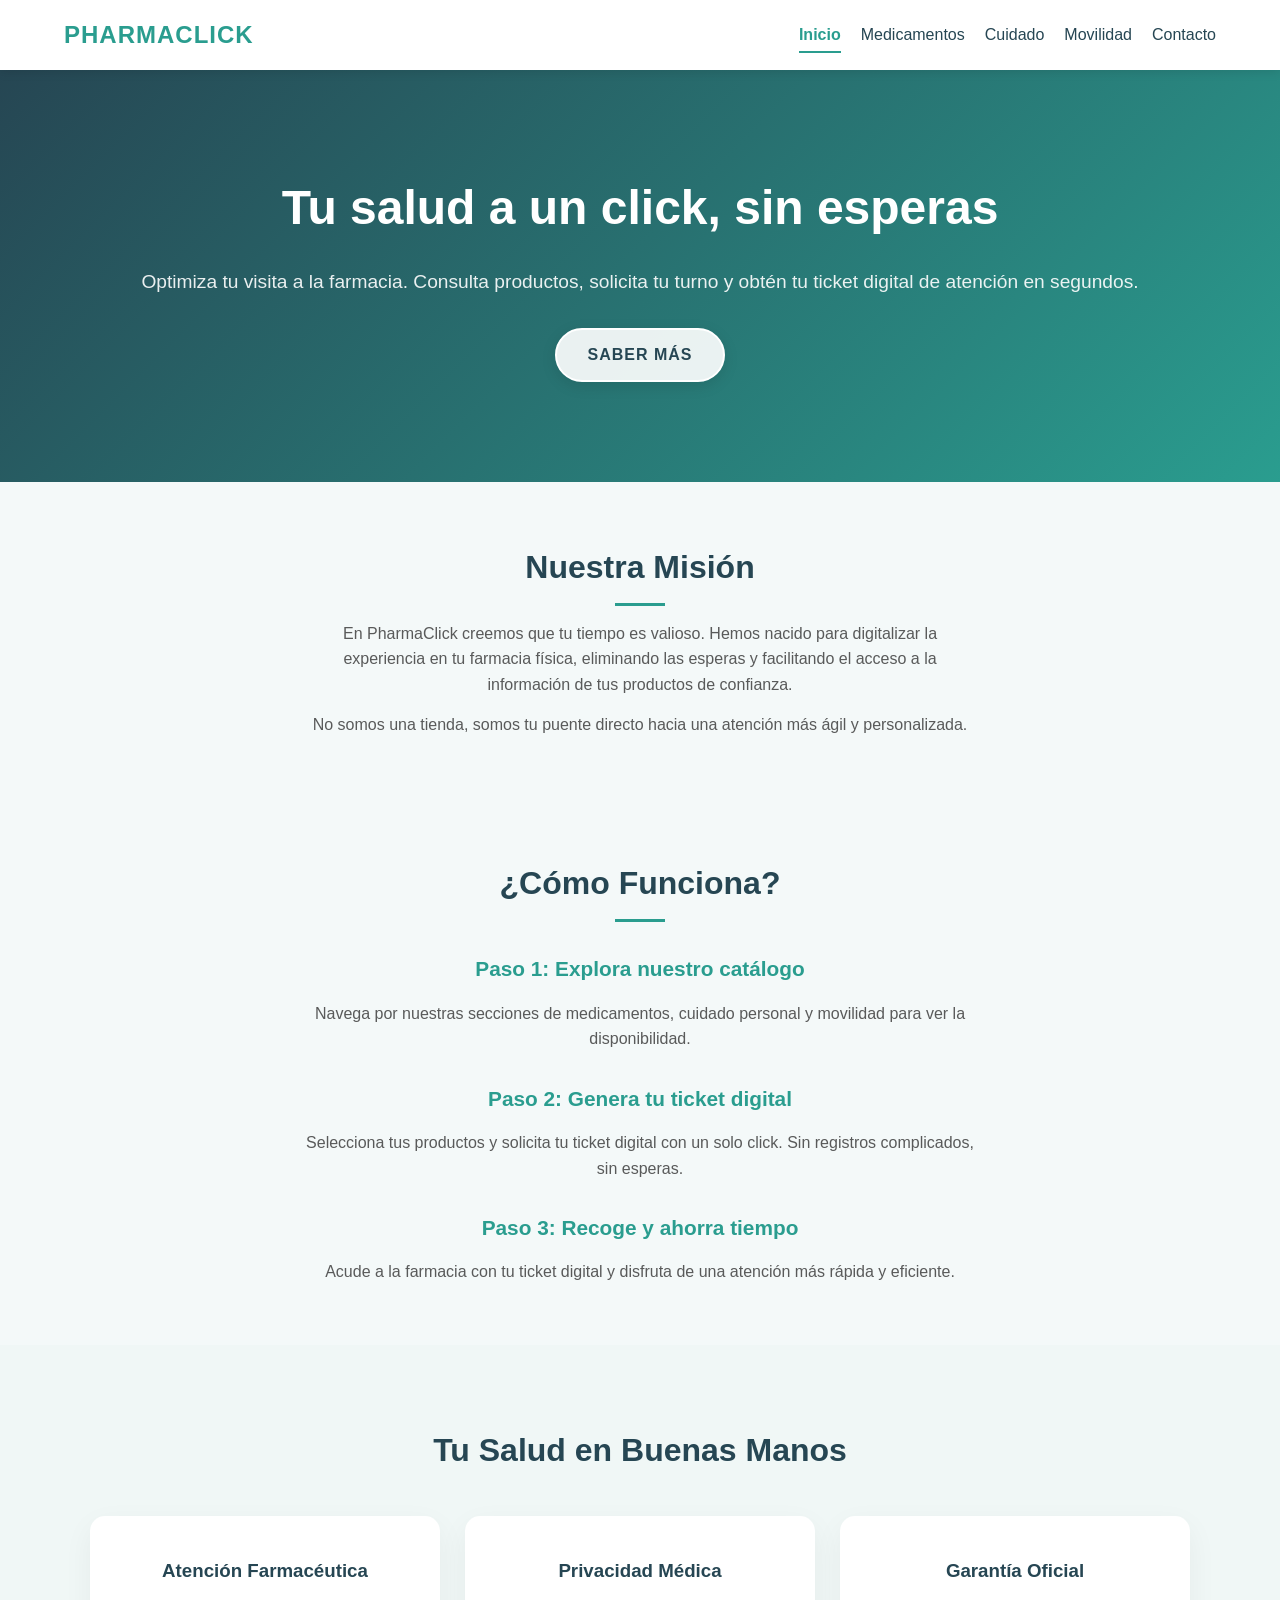
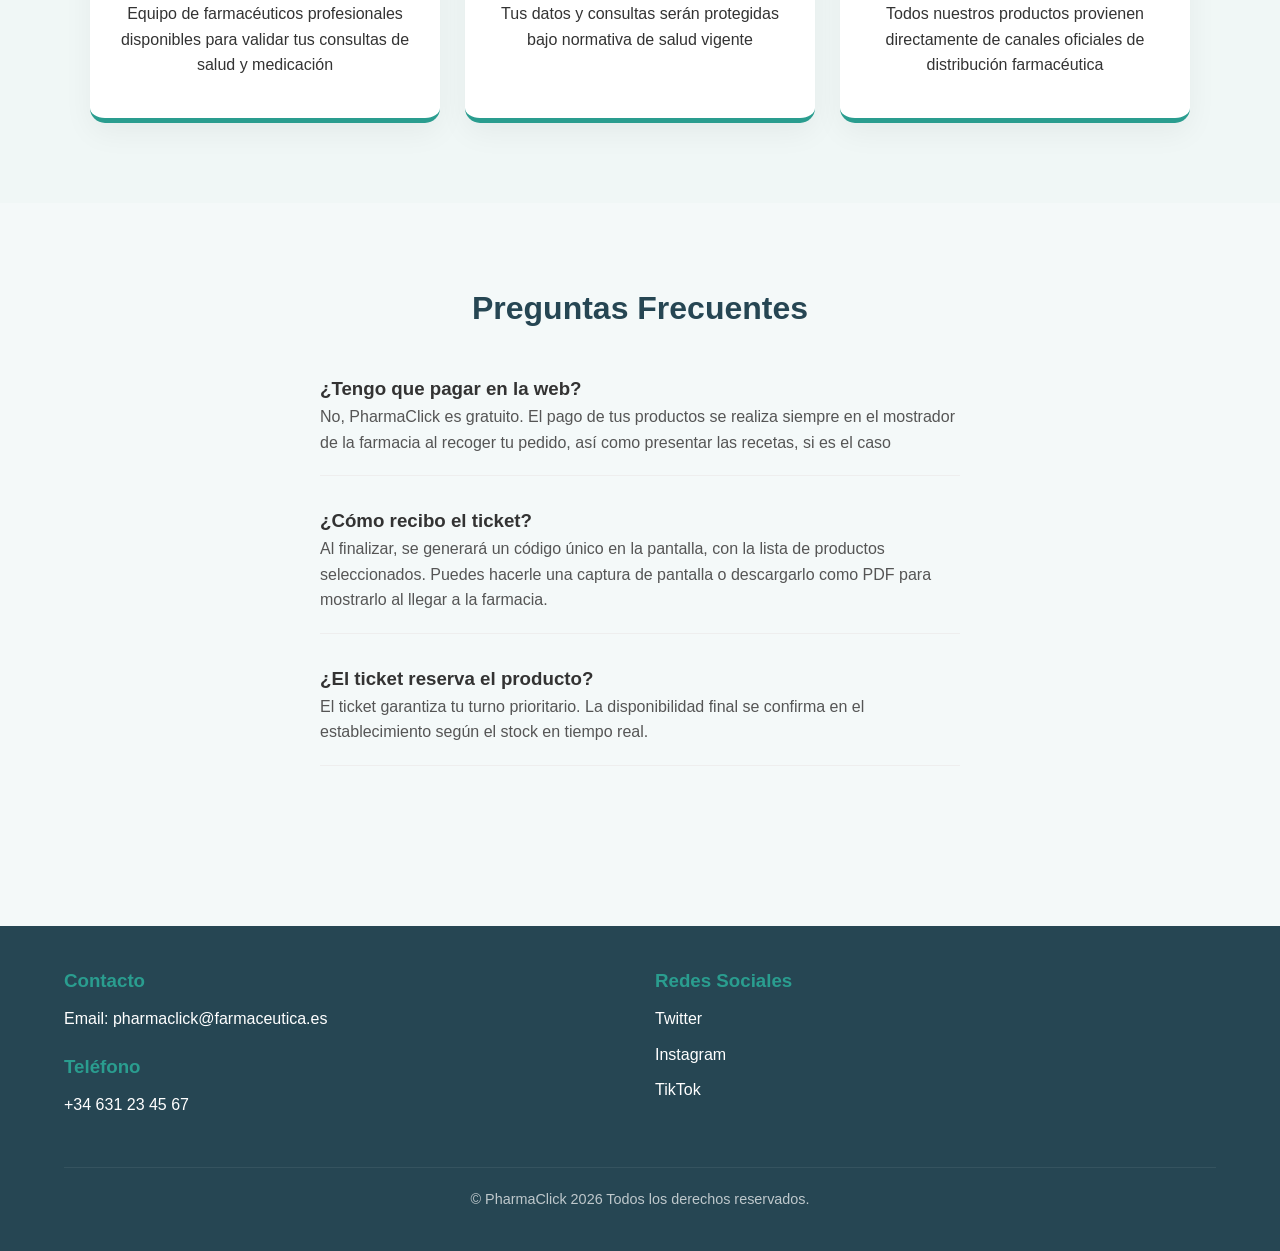
==== index.html @ 44ee5b8c "Primer commit" ====
<!DOCTYPE html>
<html lang="es">
  <head>
    <meta charset="UTF-8">
    <meta name="viewport" content="width=device-width, initial-scale=1.0">  <!--para que sea responsive-->

    <title>PharmaClick | Tu Salud Sin Esperas</title>

    <meta name="description" content="PharmaClick: tu farmacia online de confianza evita colas largas en tu farmacia"> <!--SEO-->
    <meta name="keywords" content="farmacia, salud">
    <meta name="author" content="Afia Zafar">

    <base href="./"> <!--es la base de las URL, que es la carpeta donde esta todo-->
    <link rel="icon" type="image/png" href="images/PharmaClick-logo.png">
    <link rel="stylesheet" href="CSS/reset.css">
    <link rel="stylesheet" href="CSS/styles.css">
  </head>

<body>
    <header role="banner">
        <div class="logo">
            <a href="index.html">PharmaClick</a>
        </div>
        
        <nav role="navigation" aria-label="Menú principal">
            <ul>
                <li><a href="index.html" class="active">Inicio</a></li>
                <li><a href="medicamentos.html">Medicamentos</a></li>
                <li><a href="cuidado.html">Cuidado</a></li>
                <li><a href="movilidad.html">Movilidad</a></li>
                <li><a href="contacto.html">Contacto</a></li>
            </ul>
        </nav>
    </header>

    <main role="main" id="main-content">
        
        <section class="hero" aria-labelledby="hero-title">
            <h1 id="hero-title">Tu salud a un click, sin esperas</h1>
            <p>Optimiza tu visita a la farmacia. Consulta productos, solicita tu turno y obtén tu ticket digital de atención en segundos.</p>
            <a href="#mision" class="btn-cta">Saber más</a>        
        </section>

        <section id="mision" aria-label="Información relevante">
            <h2>Nuestra Misión</h2>
            <p>En PharmaClick creemos que tu tiempo es valioso. Hemos nacido para digitalizar la experiencia en tu farmacia física, eliminando las esperas y facilitando el acceso a la información de tus productos de confianza.</p>
            <p>No somos una tienda, somos tu puente directo hacia una atención más ágil y personalizada.</p>
        </section>

        <section id="funcion" aria-label="Como funciona">
            <h2>¿Cómo Funciona?</h2>
            <ol>
                <li>
                    <strong>Paso 1: Explora nuestro catálogo</strong>
                    <p>Navega por nuestras secciones de medicamentos, cuidado personal y movilidad para ver la disponibilidad.</p>

                </li>
                <li>
                    <strong>Paso 2: Genera tu ticket digital</strong>
                    <p>Selecciona tus productos y solicita tu ticket digital con un solo click. Sin registros complicados, sin esperas.</p>
                </li>
                <li>
                    <strong>Paso 3: Recoge y ahorra tiempo</strong>
                    <p>Acude a la farmacia con tu ticket digital y disfruta de una atención más rápida y eficiente.</p>
                </li>
            </ol>
        </section>

        <section id="confianza" aria-label="confianza">
            <h2 id="confianza-titulo">Tu Salud en Buenas Manos</h2>
            <div class="confianza-grid">
                <article class="confianza-card">
                    <h3>Atención Farmacéutica</h3>
                    <p>Equipo de farmacéuticos profesionales disponibles para validar tus consultas de salud y medicación</p>
                </article>

                <article class="confianza-card">
                    <h3>Privacidad Médica</h3>
                    <p>Tus datos y consultas serán protegidas bajo normativa de salud vigente</p>
                </article>

                <article class="confianza-card">
                    <h3>Garantía Oficial</h3>
                    <p>Todos nuestros productos provienen directamente de canales oficiales de distribución farmacéutica</p>
                </article>
            </div>
        </section>

        <section id="faq" aria-label="faq">
            <h2 id="faq-titulo">Preguntas Frecuentes</h2>
            <div class="faq-container">
                <div class="faq-item">
                    <h3>¿Tengo que pagar en la web?</h3>
                    <p>No, PharmaClick es gratuito. El pago de tus productos se realiza siempre en el mostrador de la farmacia al recoger tu pedido, así como presentar las recetas, si es el caso</p>
                </div>

                <div class="faq-item">
                    <h3>¿Cómo recibo el ticket?</h3>
                    <p>Al finalizar, se generará un código único en la pantalla, con la lista de productos seleccionados. Puedes hacerle una captura de pantalla o descargarlo como PDF para mostrarlo al llegar a la farmacia.</p>
                </div>

                <div class="faq-item">
                    <h3>¿El ticket reserva el producto?</h3>
                    <p>El ticket garantiza tu turno prioritario. La disponibilidad final se confirma en el establecimiento según el stock en tiempo real.</p>
                </div>
            </div>
        </section>

    </main>

    <footer role="contentinfo">
        <div class="footer-grid">
            <section>
                <h3>Contacto</h3>
                <p>Email: pharmaclick@farmaceutica.es</p>

                <h3>Teléfono</h3>
                <p>+34 631 23 45 67</p>
            </section>
            <section>
                <h3>Redes Sociales</h3>
                <a href="https://twitter.com/..." aria-label="Twitter">Twitter</a>
                <a href="https://www.instagram.com/?hl=es" aria-label="Instagram">Instagram</a>
                <a href="https://www.tiktok.com/es-419/" aria-label="TikTok">TikTok</a>                
            </section>
        </div>
        <p class="copyright">&copy; PharmaClick 2026 Todos los derechos reservados.</p>
    </footer>

</body>
</html>
---- CSS/styles.css ----
:root {
    --primary: #2a9d8f;      /* Verde */
    --secondary: #264653;    /* Azul oscuro */
    --golden: #e9c46a;       /* Dorado suave */
    --light: #f4f9f9;        /* Fondo claro */
    --dark: #333;
    --white: #ffffff;
}

* {
    margin: 0;
    padding: 0;
    box-sizing: border-box;
}

body {
    font-family: 'Segoe UI', Tahoma, Geneva, Verdana, sans-serif;
    line-height: 1.6;
    color: var(--dark);
    background-color: var(--light);
}

/*HEADER Y NAVEGACION*/
header {
    background-color: var(--white);
    display: flex;
    justify-content: space-between;
    align-items: center;
    padding: 1rem 5%;
    box-shadow: 0 2px 10px rgba(0,0,0,0.1);
    position: sticky;   /*para que el nav siempre esté arriba*/
    top: 0;
    z-index: 1000;
}

/*nombre del logo*/
.logo a {
    font-size: 1.5rem;
    font-weight: bold;
    color: var(--primary);
    text-decoration: none;
    text-transform: uppercase;
    letter-spacing: 1px;
}

/*menu*/
nav ul {
    display: flex;
    list-style: none;
}

nav ul li {
    margin-left: 20px;
}

nav ul li a {
    text-decoration: none;
    color: var(--secondary);
    font-weight: 500;
    padding: 8px 0; /*epacio arriba y abajo del texto*/
    transition: color 0.3s;
    border-bottom: 2px solid transparent; /*línea por defecto */
}

nav ul li a:hover {
    color: var(--primary);
    border-bottom: 2px solid var(--primary); /*linea*/
}

nav ul li a.active {
    color: var(--primary);
    border-bottom: 2px solid var(--primary); /* Aquí aparece la línea */
    font-weight: bold;
}

/*PARTE PRINCIPAL*/
.hero {
    background: linear-gradient(135deg, var(--secondary) 0%, var(--primary) 100%);
    color: var(--white);
    padding: 100px 5%;
    text-align: center;
}

.hero h1 {
    font-size: 3rem;
    margin-bottom: 20px;
}

.hero p {
    font-size: 1.2rem;
    margin-bottom: 30px;
    opacity: 0.9;
}

.btn-cta {
    display: inline-block;
    background-color: rgba(255, 255, 255, 0.9);
    color: var(--secondary);
    padding: 12px 30px;
    text-decoration: none;
    border-radius: 50px;
    font-weight: bold;
    font-size: 1rem;
    text-transform: uppercase; 
    letter-spacing: 1px;
    border: 2px solid var(--white);
    transition: all 0.4s ease;
    box-shadow: 0 4px 15px rgba(0, 0, 0, 0.1);
}

.btn-cta:hover {
    background-color: transparent; 
    color: var(--white); 
    transform: scale(1.05);   
    box-shadow: 0 6px 20px rgba(255, 255, 255, 0.2);
}

/*INFO EXTRA*/
#mision , #funcion{
    padding: 60px 5%;
    max-width: 800px;
    margin: 0 auto;
    text-align: center;
}

#mision h2, #funcion h2 {
    color: var(--secondary);
    margin-bottom: 15px;
    font-size: 2rem;
}

/*LINEA BAJO TITULOS*/
#mision h2::after, #funcion h2::after {
    content: '';
    display: block;
    width: 50px;
    height: 3px;
    background-color: var(--primary);
    margin: 10px auto 0;
}

#mision p, #funcion ol p {
    font-size: 1rem;
    color: var(--dark);
    opacity: 0.8;
    margin-top: 15px;
}

#funcion ol {
    list-style: none; 
    padding: 0;
}

#funcion li {
    font-size: 1.3rem;
    color: var(--primary);
    margin-top: 30px;
    display: block;
}

/*SECCION DE CONFIANZA*/
#confianza {
    padding: 80px 5%;
    background-color: #f0f7f6;
    text-align: center;
}

.confianza-grid {
    display: grid;
    grid-template-columns: repeat(auto-fit, minmax(280px, 1fr));
    gap: 25px;
    margin-top: 40px;
    max-width: 1100px;
    margin-left: auto;
    margin-right: auto;
}

.confianza-card {
    background: var(--white);
    padding: 40px 25px;
    border-radius: 15px;
    box-shadow: 0 10px 30px rgba(0, 0, 0, 0.05);
    border-bottom: 5px solid var(--primary);
}

.confianza-card h3 {
    color: var(--secondary);
    margin-bottom: 15px;
}

/*SECCION FAQ*/
#faq {
    padding: 80px;
    max-width: 800px;
    margin: 0 auto;
}

.faq-container {
    margin-top: 40px;
    text-align: left;
}

.faq-item {
    margin-bottom: 30px;
    padding-bottom: 20px;
    border-bottom: 1px solid #eee;
}

.faq-item p {
    color: #555;
    line-height: 1.6;
}

/*TITULOS DE CONFIANZA Y FAQ*/
#confianza h2, #faq h2 {
    color: var(--secondary);
    font-size: 2rem;
    text-align: center;
}

/*FOOTER*/
footer {
    background-color: var(--secondary);
    color: var(--white);
    padding: 40px 5% 20px;
    margin-top: 50px;
}

.footer-grid {
    display: grid;
    grid-template-columns: repeat(auto-fit, minmax(200px, 1fr));
    gap: 30px;
    margin-bottom: 30px;
}

footer h3 {
    margin-bottom: 10px;
    color: var(--primary);
}

footer p {
    margin-bottom: 20px;
}

footer a {
    display: block;
    color: var(--white);
    text-decoration: none;
    margin-bottom: 10px;
}

.copyright {
    text-align: center;
    border-top: 1px solid rgba(255,255,255,0.1);
    padding-top: 20px;
    font-size: 0.9rem;
    opacity: 0.7;
}

/*PARA EL RESPONSIVE*/
@media (max-width: 768px) {
    header {
        flex-direction: column;
    }
    
    nav ul {
        margin-top: 15px;
    }
    
    nav ul li {
        margin: 0 10px;
    }
    
    .hero h1 {
        font-size: 2rem;
    }
}


/*-------------------------------------------------------------*/

/*MEDICAMENTOS, CUIDADO Y MOVILIDAD*/
.page-header {
    background: linear-gradient(to bottom, #f0f7f6 0%, var(--white) 100%);
    padding: 60px 5% 20px;
    text-align: center;
    border-bottom: 1px solid #eee;
    margin-bottom: 20px;
}

.page-header h1 {
    color: var(--secondary);
    font-size: 2.5rem;
    margin-bottom: 10px;
    font-weight: bold;
}

.page-header p {
    color: #666;
    max-width: 600px;
    margin: 0 auto;
}

.search-container {
    margin-top: 30px;
    display: flex;
    justify-content: center;
    max-width: 500px;
    margin-left: auto;
    margin-right: auto;
    box-shadow: 0 4px 15px rgba(0,0,0,0.05);
    border-radius: 50px;
    overflow: hidden; /* Para que las esquinas del input sigan la forma del contenedor */
}

.search-container input {
    flex: 1;
    padding: 15px 20px;
    border: 1px solid #ddd;
    border-right: none;
    outline: none;
    font-size: 1rem;
}

.btn-search {
    background-color: var(--primary);
    color: white;
    border: none;
    padding: 0 25px;
    cursor: pointer;
    font-weight: bold;
    transition: background 0.3s;
}

.btn-search:hover {
    background-color: var(--secondary);
}

.product-grid {
    display: grid;
    grid-template-columns: repeat(3, 1fr);  /*crea 3 columnas*/
    gap: 20px;
    padding: 40px;
    max-width: 1200px;
    margin: 0 auto;
}

.product-card {
    background-color: white;
    border-radius: 12px;
    padding: 20px;
    text-align: center;
    border: 1px solid #eee;

    display: flex;
    flex-direction: column;
    align-items: center;
    height: 100%;

}

.product-card:hover {
    transform: translateY(-5px);
    box-shadow: 0 8px 20px rgba(0, 0, 0, 0.1);
}

/*IMAGENES*/
.product-image img {
    max-width: 100%;
    height: 150px;
    object-fit: contain;
    margin-bottom: 15px;
}

.product-descr {
    font-size: 0.9rem;
    color: #666;
    margin-bottom: 15px;
    line-height: 1.4;

    flex-grow: 1;
}

.product-price {
    font-size: 1.25rem;
    color: var(--primary);
    margin-bottom: 20px;
}

.btn-add {
    background-color: var(--primary);
    color: white;
    border: none;
    padding: 12px;
    border-radius: 8px;
    font-weight: bold;
    cursor: pointer;
    transition: background 0.3s ease;

    letter-spacing: 0.5px;
    text-transform: uppercase;
    font-size: 0.8rem;
}

.btn-add:active {
    transform: scale(0.95);
}

.btn-add:hover {
    background-color: var(--secondary);
}

/* --- RESPONSIVE (Móvil y Tablet) --- */

/* En tablets: de 3 columnas pasamos a 2 */
@media (max-width: 950px) {
    .product-grid {
        grid-template-columns: repeat(2, 1fr);
    }
}

/* En móviles: 1 sola columna para que se vea grande */
@media (max-width: 600px) {
    .product-grid {
        grid-template-columns: 1fr;
        padding: 30px 20px;
    }
    
    .product-card:hover {
        /* En móvil mejor que no suba tanto para no tapar otros elementos */
        transform: translateY(-5px);
    }
}


/*-------------------------------------------------------------*/

/*CONTACTO*/
.contacto-container {
    padding: 40px 5%;
    max-width: 600px;
    margin: 0 auto;
}

.form-group {
    margin-bottom: 20px;
    text-align: left;
}

.form-group label {
    display: block;
    margin-bottom: 8px;
    font-weight: bold;
    color: var(--secondary);
}

.form-group input, .form-group textarea {
    width: 100%;
    padding: 12px;
    border: 1px solid #ddd;
    border-radius: 8px;
    font-family: inherit;
}
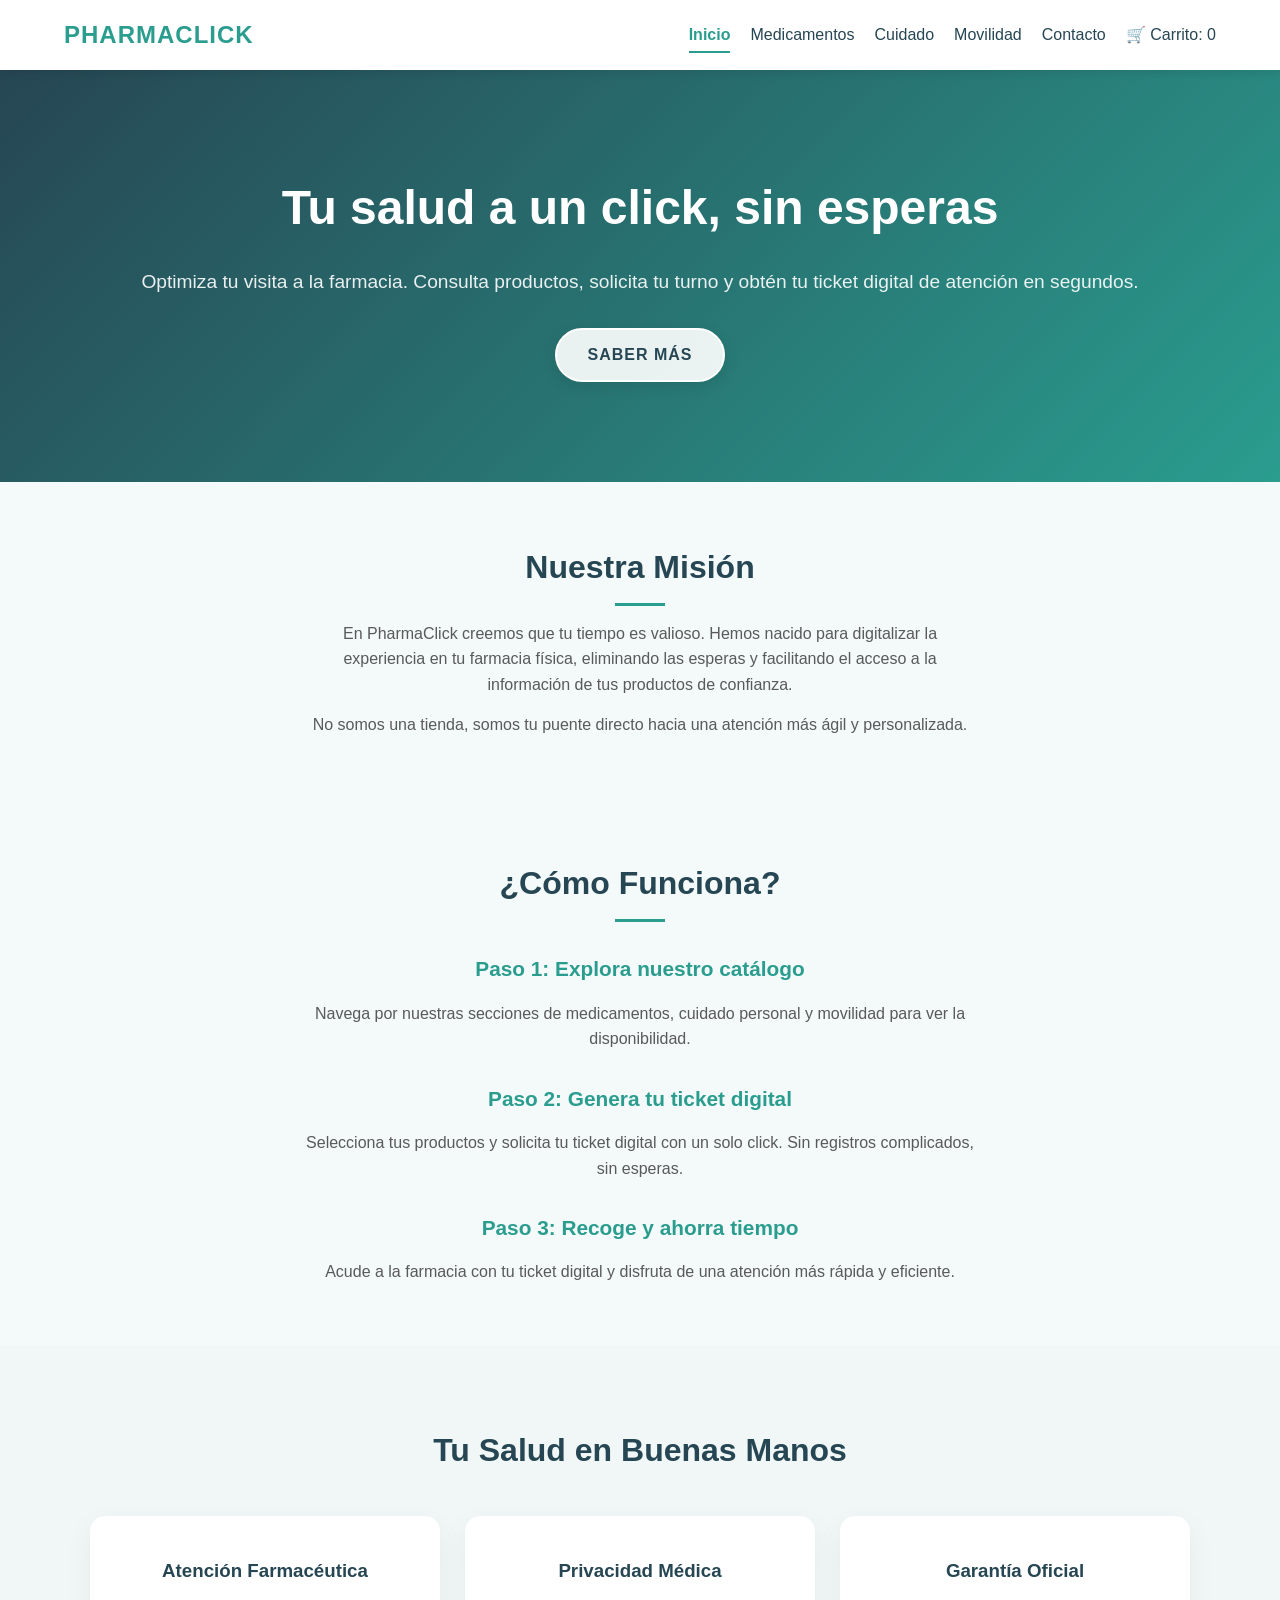
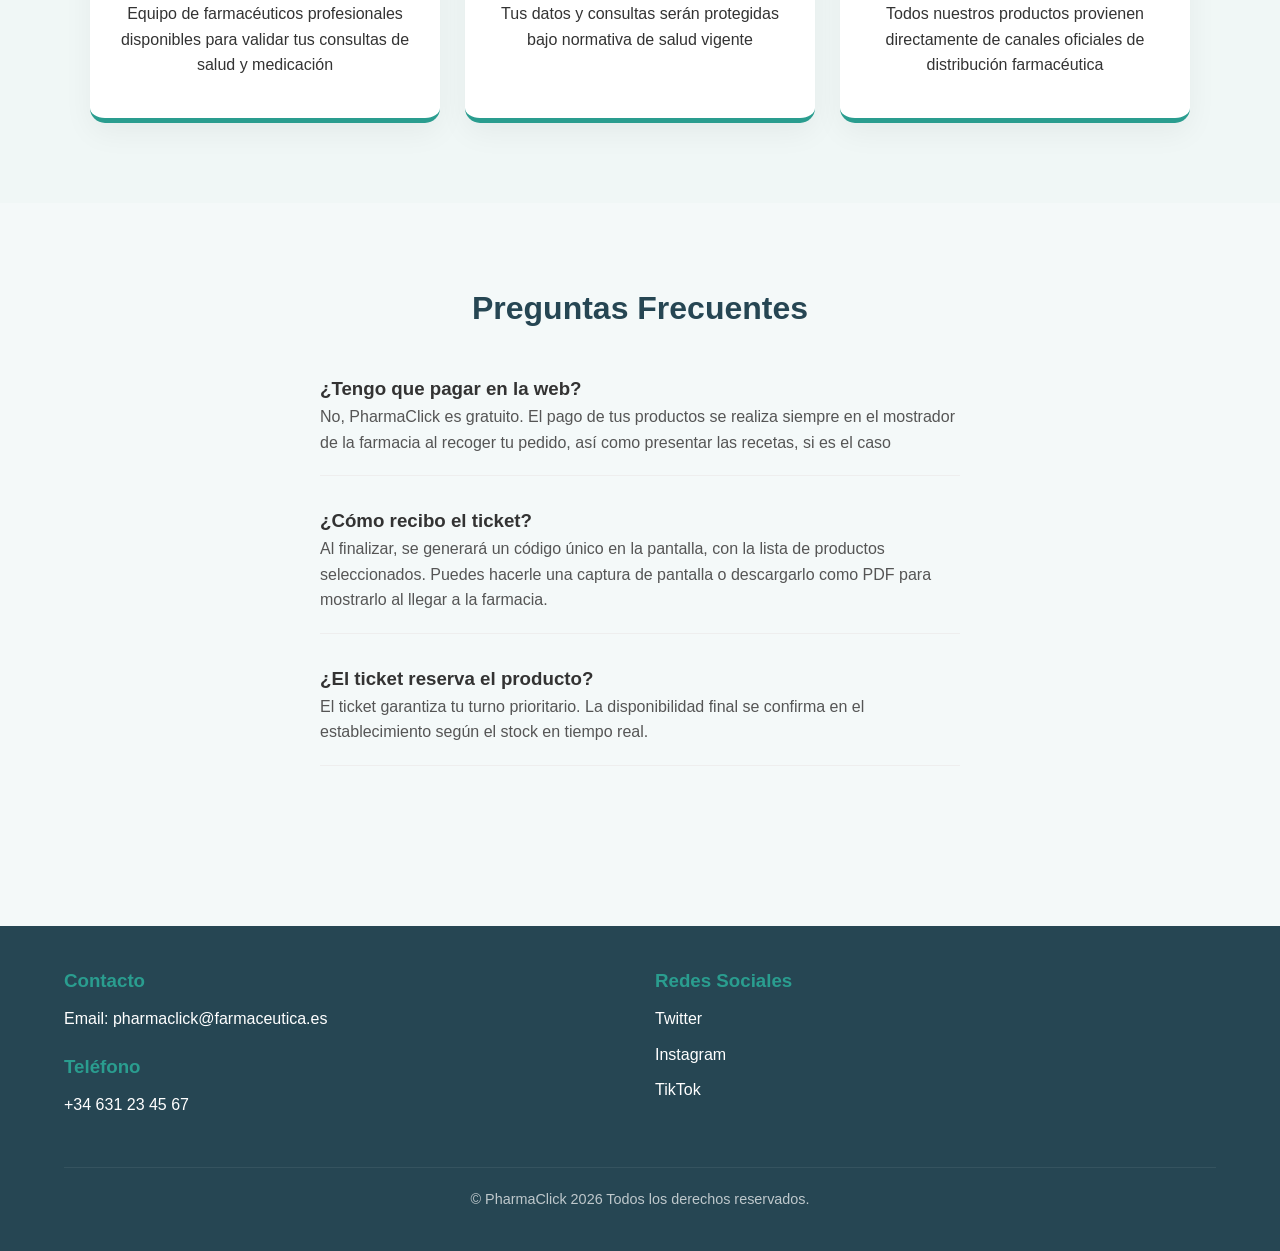
==== commit 82e1c6b0: "Segundo commit" ====
--- a/index.html
+++ b/index.html
@@ -29,6 +29,7 @@
                 <li><a href="cuidado.html">Cuidado</a></li>
                 <li><a href="movilidad.html">Movilidad</a></li>
                 <li><a href="contacto.html">Contacto</a></li>
+                <li><a href="ticket.html">🛒 Carrito: <span id="cart-count">0</span></a></li>
             </ul>
         </nav>
     </header>
@@ -127,6 +128,8 @@
         <p class="copyright">&copy; PharmaClick 2026 Todos los derechos reservados.</p>
     </footer>
 
+    <script src="JS/script.js"></script>
+
 </body>
 </html>
 
--- a/CSS/styles.css
+++ b/CSS/styles.css
@@ -1,3 +1,10 @@
+/*EFECTOS ANIMACION PARA Q DESLICE*/
+
+html {
+    scroll-behavior: smooth;
+}
+
+
 :root {
     --primary: #2a9d8f;      /* Verde */
     --secondary: #264653;    /* Azul oscuro */
@@ -395,7 +402,7 @@
     border-radius: 8px;
     font-weight: bold;
     cursor: pointer;
-    transition: background 0.3s ease;
+    transition: all 0.3s ease;
 
     letter-spacing: 0.5px;
     text-transform: uppercase;
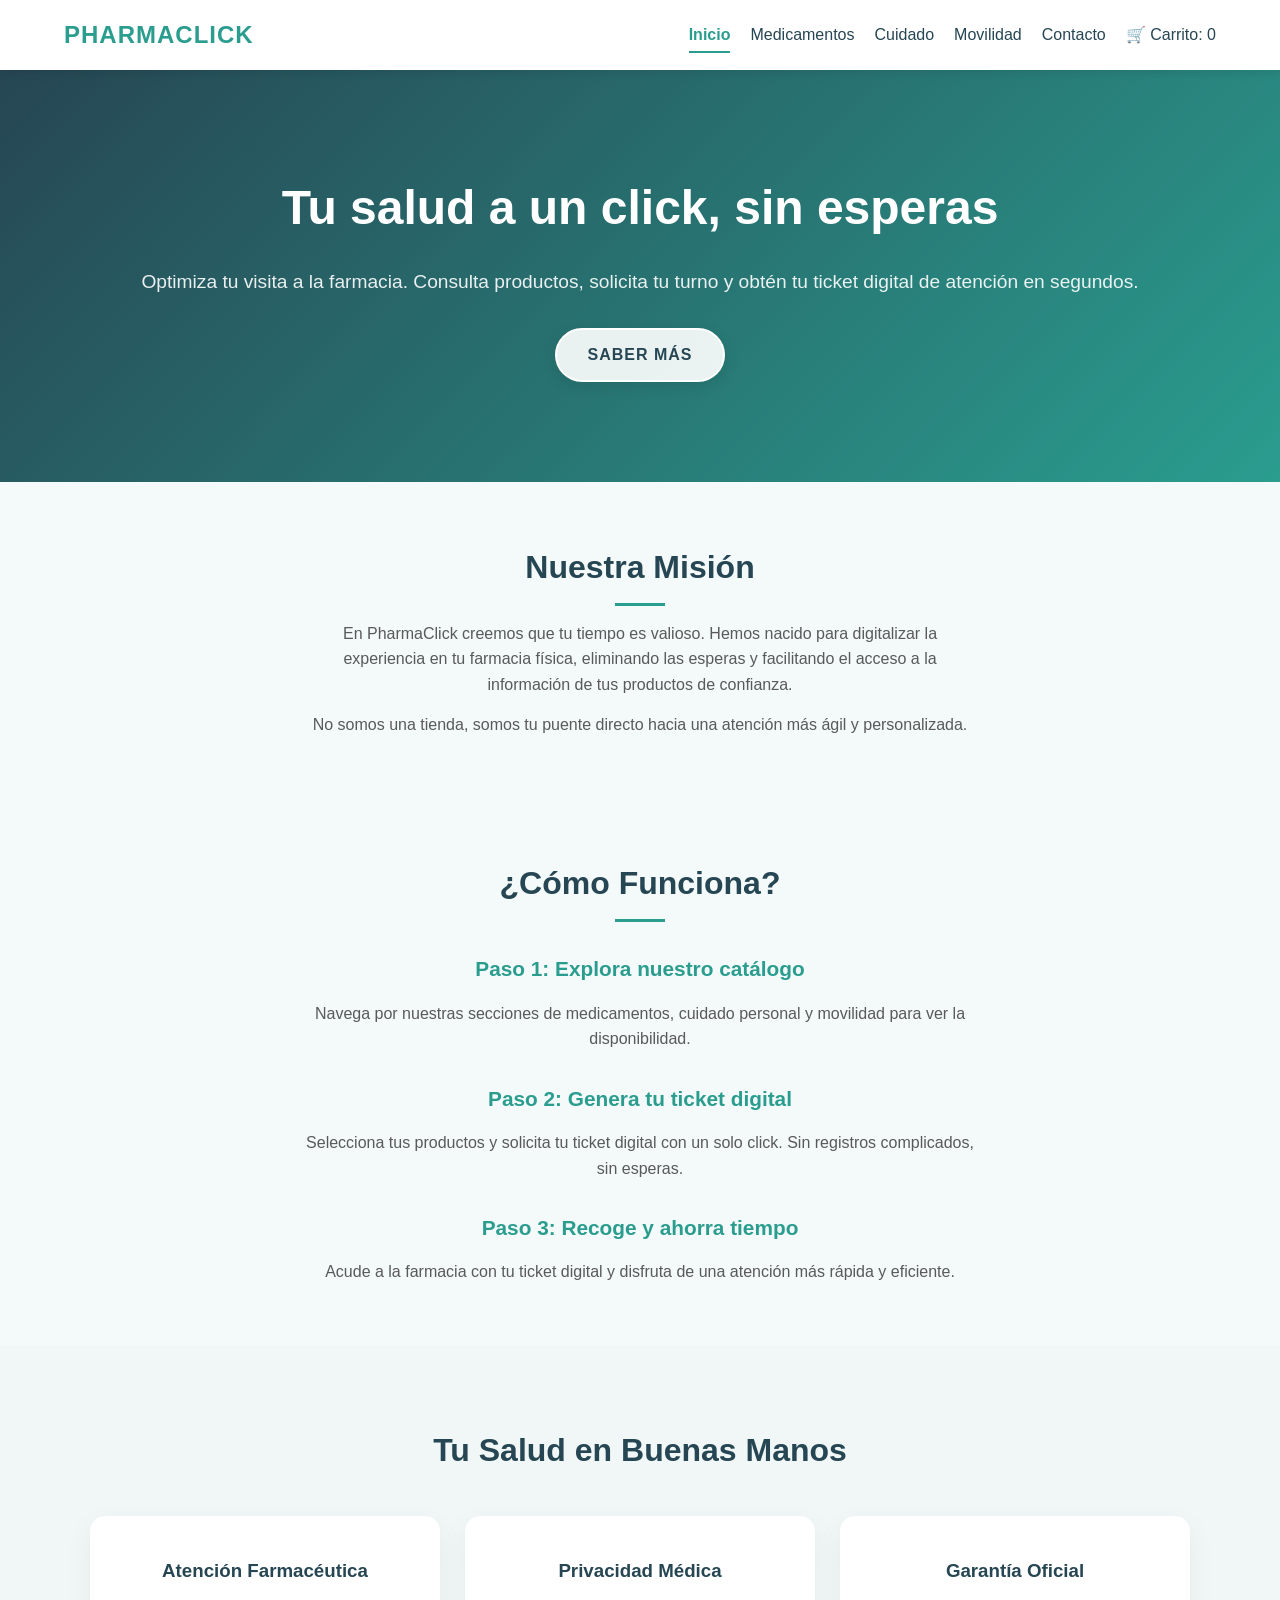
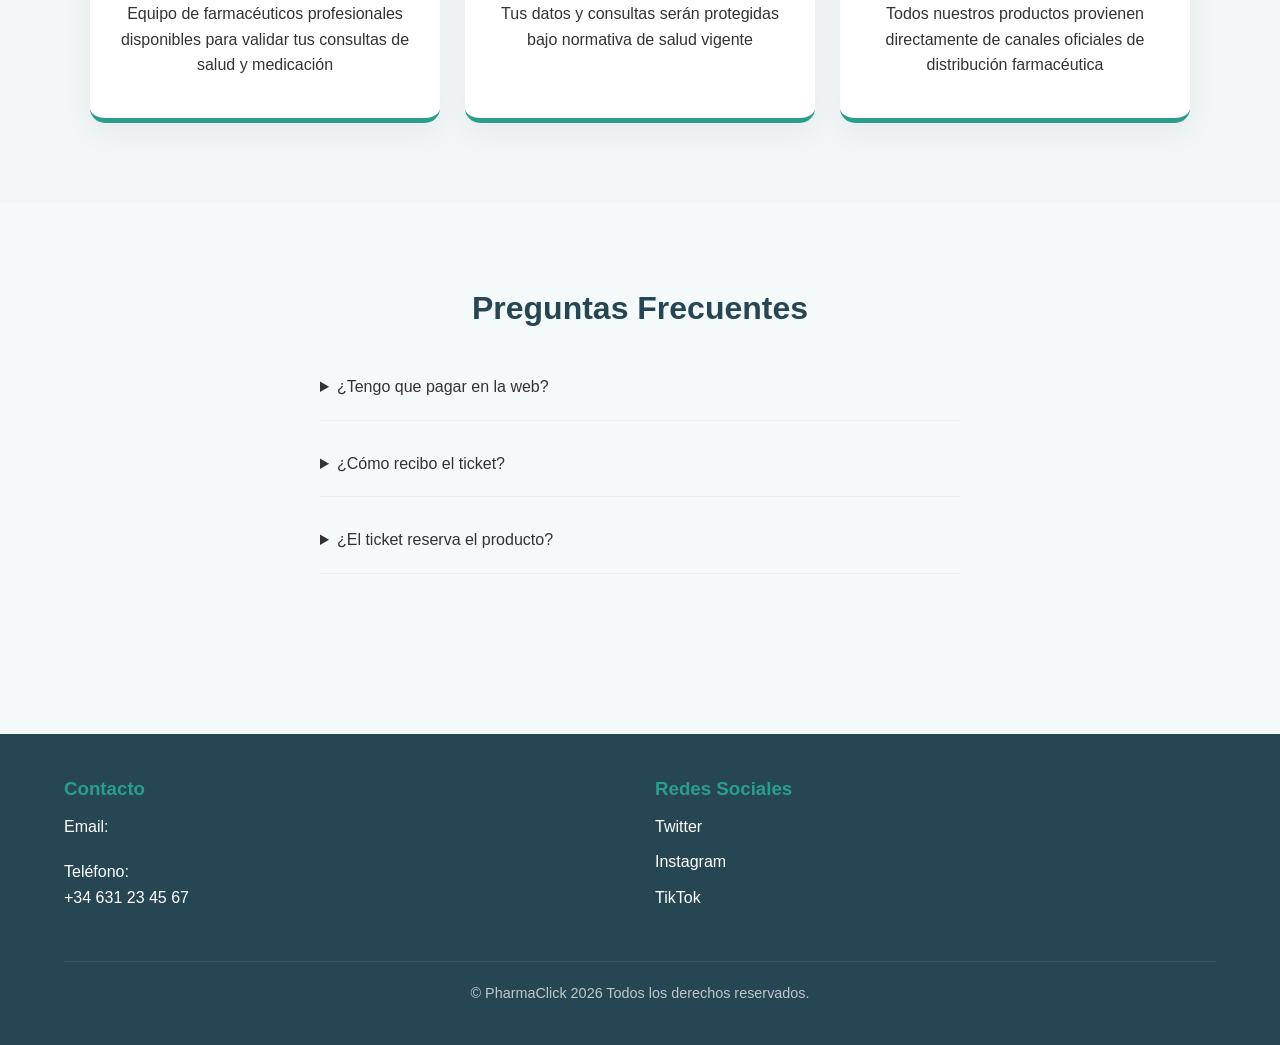
==== commit 722b5259: "Casi finalizado, falta revisar todo los codigos" ====
--- a/index.html
+++ b/index.html
@@ -7,7 +7,7 @@
     <title>PharmaClick | Tu Salud Sin Esperas</title>
 
     <meta name="description" content="PharmaClick: tu farmacia online de confianza evita colas largas en tu farmacia"> <!--SEO-->
-    <meta name="keywords" content="farmacia, salud">
+    <meta name="keywords" content="farmacia, salud, ticket digital, medicamentos">
     <meta name="author" content="Afia Zafar">
 
     <base href="./"> <!--es la base de las URL, que es la carpeta donde esta todo-->
@@ -42,13 +42,13 @@
             <a href="#mision" class="btn-cta">Saber más</a>        
         </section>
 
-        <section id="mision" aria-label="Información relevante">
+        <section id="mision" aria-labelledby="mision-titulo">
             <h2>Nuestra Misión</h2>
             <p>En PharmaClick creemos que tu tiempo es valioso. Hemos nacido para digitalizar la experiencia en tu farmacia física, eliminando las esperas y facilitando el acceso a la información de tus productos de confianza.</p>
             <p>No somos una tienda, somos tu puente directo hacia una atención más ágil y personalizada.</p>
         </section>
 
-        <section id="funcion" aria-label="Como funciona">
+        <section id="funcion" aria-labelledby="funcion-titulo">
             <h2>¿Cómo Funciona?</h2>
             <ol>
                 <li>
@@ -67,7 +67,7 @@
             </ol>
         </section>
 
-        <section id="confianza" aria-label="confianza">
+        <section id="confianza" aria-labelledby="confianza-titulo">
             <h2 id="confianza-titulo">Tu Salud en Buenas Manos</h2>
             <div class="confianza-grid">
                 <article class="confianza-card">
@@ -87,23 +87,23 @@
             </div>
         </section>
 
-        <section id="faq" aria-label="faq">
+        <section id="faq" aria-labelledby="faq-titulo">
             <h2 id="faq-titulo">Preguntas Frecuentes</h2>
             <div class="faq-container">
-                <div class="faq-item">
-                    <h3>¿Tengo que pagar en la web?</h3>
+                <details class="faq-item">
+                    <summary>¿Tengo que pagar en la web?</summary>
                     <p>No, PharmaClick es gratuito. El pago de tus productos se realiza siempre en el mostrador de la farmacia al recoger tu pedido, así como presentar las recetas, si es el caso</p>
-                </div>
+                </details>
 
-                <div class="faq-item">
-                    <h3>¿Cómo recibo el ticket?</h3>
+                <details class="faq-item">
+                    <summary>¿Cómo recibo el ticket?</summary>
                     <p>Al finalizar, se generará un código único en la pantalla, con la lista de productos seleccionados. Puedes hacerle una captura de pantalla o descargarlo como PDF para mostrarlo al llegar a la farmacia.</p>
-                </div>
+                </details>
 
-                <div class="faq-item">
-                    <h3>¿El ticket reserva el producto?</h3>
+                <details class="faq-item">
+                    <summary>¿El ticket reserva el producto?</summary>
                     <p>El ticket garantiza tu turno prioritario. La disponibilidad final se confirma en el establecimiento según el stock en tiempo real.</p>
-                </div>
+                </details>
             </div>
         </section>
 
@@ -113,16 +113,15 @@
         <div class="footer-grid">
             <section>
                 <h3>Contacto</h3>
-                <p>Email: pharmaclick@farmaceutica.es</p>
+                <p>Email: <a href="mailto:pharmaclick@farmaceutica.es>pharmaclick@farmaceutica.es"></a></p>
 
-                <h3>Teléfono</h3>
-                <p>+34 631 23 45 67</p>
+                <p>Teléfono: <a href="tel:+34631234567">+34 631 23 45 67</a></p>
             </section>
             <section>
                 <h3>Redes Sociales</h3>
-                <a href="https://twitter.com/..." aria-label="Twitter">Twitter</a>
-                <a href="https://www.instagram.com/?hl=es" aria-label="Instagram">Instagram</a>
-                <a href="https://www.tiktok.com/es-419/" aria-label="TikTok">TikTok</a>                
+                <a href="https://twitter.com/..." target="_blank" rel="noopener noreferrer" aria-label="Twitter">Twitter</a>
+                <a href="https://www.instagram.com/?hl=es" target="_blank" rel="noopener noreferrer" aria-label="Instagram">Instagram</a>
+                <a href="https://www.tiktok.com/es-419/" target="_blank" rel="noopener noreferrer" aria-label="TikTok">TikTok</a>                
             </section>
         </div>
         <p class="copyright">&copy; PharmaClick 2026 Todos los derechos reservados.</p>
--- a/CSS/styles.css
+++ b/CSS/styles.css
@@ -1,10 +1,4 @@
-/*EFECTOS ANIMACION PARA Q DESLICE*/
-
-html {
-    scroll-behavior: smooth;
-}
-
-
+/* == VARIABLES Y RESET == */
 :root {
     --primary: #2a9d8f;      /* Verde */
     --secondary: #264653;    /* Azul oscuro */
@@ -12,12 +6,18 @@
     --light: #f4f9f9;        /* Fondo claro */
     --dark: #333;
     --white: #ffffff;
+    --red: #e63946;
 }
 
 * {
     margin: 0;
     padding: 0;
     box-sizing: border-box;
+}
+
+/*EFECTOS ANIMACION PARA Q DESLICE*/
+html {
+    scroll-behavior: smooth;
 }
 
 body {
@@ -27,60 +27,7 @@
     background-color: var(--light);
 }
 
-/*HEADER Y NAVEGACION*/
-header {
-    background-color: var(--white);
-    display: flex;
-    justify-content: space-between;
-    align-items: center;
-    padding: 1rem 5%;
-    box-shadow: 0 2px 10px rgba(0,0,0,0.1);
-    position: sticky;   /*para que el nav siempre esté arriba*/
-    top: 0;
-    z-index: 1000;
-}
-
-/*nombre del logo*/
-.logo a {
-    font-size: 1.5rem;
-    font-weight: bold;
-    color: var(--primary);
-    text-decoration: none;
-    text-transform: uppercase;
-    letter-spacing: 1px;
-}
-
-/*menu*/
-nav ul {
-    display: flex;
-    list-style: none;
-}
-
-nav ul li {
-    margin-left: 20px;
-}
-
-nav ul li a {
-    text-decoration: none;
-    color: var(--secondary);
-    font-weight: 500;
-    padding: 8px 0; /*epacio arriba y abajo del texto*/
-    transition: color 0.3s;
-    border-bottom: 2px solid transparent; /*línea por defecto */
-}
-
-nav ul li a:hover {
-    color: var(--primary);
-    border-bottom: 2px solid var(--primary); /*linea*/
-}
-
-nav ul li a.active {
-    color: var(--primary);
-    border-bottom: 2px solid var(--primary); /* Aquí aparece la línea */
-    font-weight: bold;
-}
-
-/*PARTE PRINCIPAL*/
+/* == (INDEX) PARTE PRINCIPAL == */
 .hero {
     background: linear-gradient(135deg, var(--secondary) 0%, var(--primary) 100%);
     color: var(--white);
@@ -225,74 +172,139 @@
     text-align: center;
 }
 
-/*FOOTER*/
-footer {
-    background-color: var(--secondary);
-    color: var(--white);
-    padding: 40px 5% 20px;
-    margin-top: 50px;
-}
-
-.footer-grid {
-    display: grid;
-    grid-template-columns: repeat(auto-fit, minmax(200px, 1fr));
-    gap: 30px;
-    margin-bottom: 30px;
-}
-
-footer h3 {
-    margin-bottom: 10px;
-    color: var(--primary);
-}
-
-footer p {
-    margin-bottom: 20px;
-}
-
-footer a {
-    display: block;
-    color: var(--white);
+/* == HEADER Y NAVEGACION == */
+header {
+    background-color: var(--white);
+    display: flex;
+    justify-content: space-between;
+    align-items: center;
+    padding: 1rem 5%;
+    box-shadow: 0 2px 10px rgba(0,0,0,0.1);
+    position: sticky;   /*para que el nav siempre esté arriba*/
+    top: 0;
+    z-index: 1000;
+}
+
+/*NOMBRE DEL LOGO*/
+.logo a {
+    font-size: 1.5rem;
+    font-weight: bold;
+    color: var(--primary);
     text-decoration: none;
-    margin-bottom: 10px;
-}
-
-.copyright {
-    text-align: center;
-    border-top: 1px solid rgba(255,255,255,0.1);
-    padding-top: 20px;
-    font-size: 0.9rem;
-    opacity: 0.7;
-}
-
-/*PARA EL RESPONSIVE*/
-@media (max-width: 768px) {
-    header {
-        flex-direction: column;
-    }
-    
-    nav ul {
-        margin-top: 15px;
-    }
-    
-    nav ul li {
-        margin: 0 10px;
-    }
-    
-    .hero h1 {
-        font-size: 2rem;
-    }
-}
-
-
-/*-------------------------------------------------------------*/
-
-/*MEDICAMENTOS, CUIDADO Y MOVILIDAD*/
+    text-transform: uppercase;
+    letter-spacing: 1px;
+}
+
+/*MENU*/
+nav ul {
+    display: flex;
+    list-style: none;
+}
+
+nav ul li {
+    margin-left: 20px;
+}
+
+nav ul li a {
+    text-decoration: none;
+    color: var(--secondary);
+    font-weight: 500;
+    padding: 8px 0; /*epacio arriba y abajo del texto*/
+    transition: color 0.3s;
+    border-bottom: 2px solid transparent; /*línea por defecto */
+}
+
+nav ul li a:hover {
+    color: var(--primary);
+    border-bottom: 2px solid var(--primary); /*linea*/
+}
+
+nav ul li a.active {
+    color: var(--primary);
+    border-bottom: 2px solid var(--primary); /*linea*/
+    font-weight: bold;
+}
+
+/* == CATALOGO DE TODOS PRODUCTOS == */
 .page-header {
     background: linear-gradient(to bottom, #f0f7f6 0%, var(--white) 100%);
     padding: 60px 5% 20px;
     text-align: center;
     border-bottom: 1px solid #eee;
     margin-bottom: 20px;
+}
+
+.product-grid {
+    display: grid;
+    grid-template-columns: repeat(3, 1fr);  /*crea 3 columnas*/
+    gap: 20px;
+    padding: 40px;
+    max-width: 1200px;
+    margin: 0 auto;
+}
+
+.product-card {
+    background-color: white;
+    border-radius: 12px;
+    padding: 20px;
+    text-align: center;
+    border: 1px solid #eee;
+
+    display: flex;
+    flex-direction: column;
+    align-items: center;
+    height: 100%;
+
+}
+
+.product-card:hover {
+    transform: translateY(-5px);
+    box-shadow: 0 8px 20px rgba(0, 0, 0, 0.1);
+}
+
+.product-image img {
+    max-width: 100%;
+    height: 150px;
+    object-fit: contain;
+    margin-bottom: 15px;
+}
+
+.btn-add {
+    background-color: var(--primary);
+    color: white;
+    border: none;
+    padding: 12px;
+    border-radius: 8px;
+    font-weight: bold;
+    cursor: pointer;
+    transition: all 0.3s ease;
+
+    letter-spacing: 0.5px;
+    text-transform: uppercase;
+    font-size: 0.8rem;
+}
+
+.btn-add:hover {
+    background-color: var(--secondary);
+}
+
+.btn-add:active {
+    transform: scale(0.95);
+}
+
+.product-price {
+    font-size: 1.25rem;
+    color: var(--primary);
+    margin-bottom: 20px;
+}
+
+.product-descr {
+    font-size: 0.9rem;
+    color: #666;
+    margin-bottom: 15px;
+    line-height: 1.4;
+
+    flex-grow: 1;
 }
 
 .page-header h1 {
@@ -343,106 +355,7 @@
     background-color: var(--secondary);
 }
 
-.product-grid {
-    display: grid;
-    grid-template-columns: repeat(3, 1fr);  /*crea 3 columnas*/
-    gap: 20px;
-    padding: 40px;
-    max-width: 1200px;
-    margin: 0 auto;
-}
-
-.product-card {
-    background-color: white;
-    border-radius: 12px;
-    padding: 20px;
-    text-align: center;
-    border: 1px solid #eee;
-
-    display: flex;
-    flex-direction: column;
-    align-items: center;
-    height: 100%;
-
-}
-
-.product-card:hover {
-    transform: translateY(-5px);
-    box-shadow: 0 8px 20px rgba(0, 0, 0, 0.1);
-}
-
-/*IMAGENES*/
-.product-image img {
-    max-width: 100%;
-    height: 150px;
-    object-fit: contain;
-    margin-bottom: 15px;
-}
-
-.product-descr {
-    font-size: 0.9rem;
-    color: #666;
-    margin-bottom: 15px;
-    line-height: 1.4;
-
-    flex-grow: 1;
-}
-
-.product-price {
-    font-size: 1.25rem;
-    color: var(--primary);
-    margin-bottom: 20px;
-}
-
-.btn-add {
-    background-color: var(--primary);
-    color: white;
-    border: none;
-    padding: 12px;
-    border-radius: 8px;
-    font-weight: bold;
-    cursor: pointer;
-    transition: all 0.3s ease;
-
-    letter-spacing: 0.5px;
-    text-transform: uppercase;
-    font-size: 0.8rem;
-}
-
-.btn-add:active {
-    transform: scale(0.95);
-}
-
-.btn-add:hover {
-    background-color: var(--secondary);
-}
-
-/* --- RESPONSIVE (Móvil y Tablet) --- */
-
-/* En tablets: de 3 columnas pasamos a 2 */
-@media (max-width: 950px) {
-    .product-grid {
-        grid-template-columns: repeat(2, 1fr);
-    }
-}
-
-/* En móviles: 1 sola columna para que se vea grande */
-@media (max-width: 600px) {
-    .product-grid {
-        grid-template-columns: 1fr;
-        padding: 30px 20px;
-    }
-    
-    .product-card:hover {
-        /* En móvil mejor que no suba tanto para no tapar otros elementos */
-        transform: translateY(-5px);
-    }
-}
-
-
-/*-------------------------------------------------------------*/
-
-/*CONTACTO*/
+/* == CONTACTO.HTML == */
 .contacto-container {
     padding: 40px 5%;
     max-width: 600px;
@@ -469,5 +382,205 @@
     font-family: inherit;
 }
 
-
-
+/* == CARRITO (TUS ESTILOS ORIGINALES CENTRADOS) == */
+.cart-container {
+    max-width: 600px;
+    margin: 30px auto; /* Esto centra la caja blanca en la pantalla */
+    padding: 20px;
+    background: var(--white);
+    border-radius: 10px;
+    box-shadow: 0 4px 10px rgba(0,0,0,0.05);
+    
+    /* Añadimos esto para que lo de dentro también se centre */
+    display: flex;
+    flex-direction: column;
+    align-items: center; 
+    text-align: center;
+}
+
+/* Esta es la clave para tus botones de abajo */
+.cart-buttons {
+    display: flex;
+    justify-content: center; /* Centra los botones horizontalmente */
+    gap: 15px;
+    margin-top: 20px;
+    margin-bottom: 25px;
+    width: 100%;
+}
+
+.btn-empty {
+    background: var(--red);
+    color: white;
+    border: none;
+    padding: 10px 20px;
+    border-radius: 8px;
+    cursor: pointer;
+    font-weight: bold;
+}
+
+.recipe-zone {
+    background: #f0fdfa;
+    padding: 15px;
+    border-radius: 10px;
+    margin: 20px auto;
+    max-width: 600px;
+    text-align: center;
+}
+
+.cart-total-section {
+    width: 100%;
+    max-width: 600px;
+    margin: 20px auto;
+    padding: 20px;
+    border-top: 2px solid var(--primary);
+    text-align: center; /* Centra el texto del total */
+}
+
+.cart-back {
+    text-align: center;
+    margin-bottom: 20px;
+}
+
+.cart-back a {
+    color: var(--primary);
+    text-decoration: none;
+    font-weight: bold;
+}
+
+.cart-back a:hover {
+    text-decoration: underline;
+}
+
+/* == TICKET FINAL Y MODAL == */
+.modal-overlay {
+    display: none; 
+    position: fixed;
+    top: 0; left: 0;
+    width: 100%; height: 100%;
+    background: rgba(0,0,0,0.85);
+    z-index: 2000;
+    align-items: center;
+    justify-content: center;
+    backdrop-filter: blur(4px);
+}
+
+.ticket-paper {
+    background: white;
+    width: 90%;
+    max-width: 380px;
+    padding: 30px;
+    border-radius: 2px;
+    font-family: 'Courier New', Courier, monospace;
+    color: #333;
+    border-top: 10px solid var(--primary);
+}
+
+.recipe-warning {
+    color: #d00000;
+    font-weight: bold;
+    text-align: center;
+    padding: 10px;
+    border: 2px solid #d00000;
+    margin: 15px 0;
+}
+
+.ticket-code {
+    text-align: center;
+    font-size: 1.5rem;
+    font-weight: bold;
+    background: #f8f8f8;
+    padding: 15px;
+    margin: 15px 0;
+}
+
+.modal-buttons {
+    display: flex;
+    gap: 10px;
+    margin-top: 20px;
+}
+
+.btn-print {
+    flex: 1;
+    background: var(--primary);
+    color: white;
+    padding: 12px;
+    border: none;
+    border-radius: 5px;
+    cursor: pointer;
+}
+
+.btn-close {
+    flex: 1;
+    background: #444;
+    color: white;
+    padding: 12px;
+    border: none;
+    border-radius: 5px;
+    cursor: pointer;
+}
+
+/* == FOOTER == */
+footer {
+    background-color: var(--secondary);
+    color: var(--white);
+    padding: 40px 5% 20px;
+    margin-top: 50px;
+}
+
+.footer-grid {
+    display: grid;
+    grid-template-columns: repeat(auto-fit, minmax(200px, 1fr));
+    gap: 30px;
+    margin-bottom: 30px;
+}
+
+footer h3 {
+    margin-bottom: 10px;
+    color: var(--primary);
+}
+
+footer p {
+    margin-bottom: 20px;
+}
+
+footer a {
+    display: block;
+    color: var(--white);
+    text-decoration: none;
+    margin-bottom: 10px;
+}
+
+.copyright {
+    text-align: center;
+    border-top: 1px solid rgba(255,255,255,0.1);
+    padding-top: 20px;
+    font-size: 0.9rem;
+    opacity: 0.7;
+}
+
+/* == DISEÑO RESPONSIVE == */
+@media print {
+    body * { visibility: hidden; }
+    #ticket-imprimir, #ticket-imprimir * { visibility: visible; }
+    #ticket-imprimir { position: absolute; left: 0; top: 0; width: 100%; }
+    .modal-buttons { display: none; }
+}
+
+@media (max-width: 900px) {
+    .product-grid { grid-template-columns: repeat(2, 1fr); }
+}
+
+@media (max-width: 600px) {
+    .product-grid { grid-template-columns: 1fr; }
+    .footer-grid { grid-template-columns: 1fr; }
+}
+
+@media (max-width: 768px) {
+    header nav ul {
+        flex-direction: column;
+        align-items: center;
+        gap: 10px;
+        padding: 10px 0;
+    }
+}
+
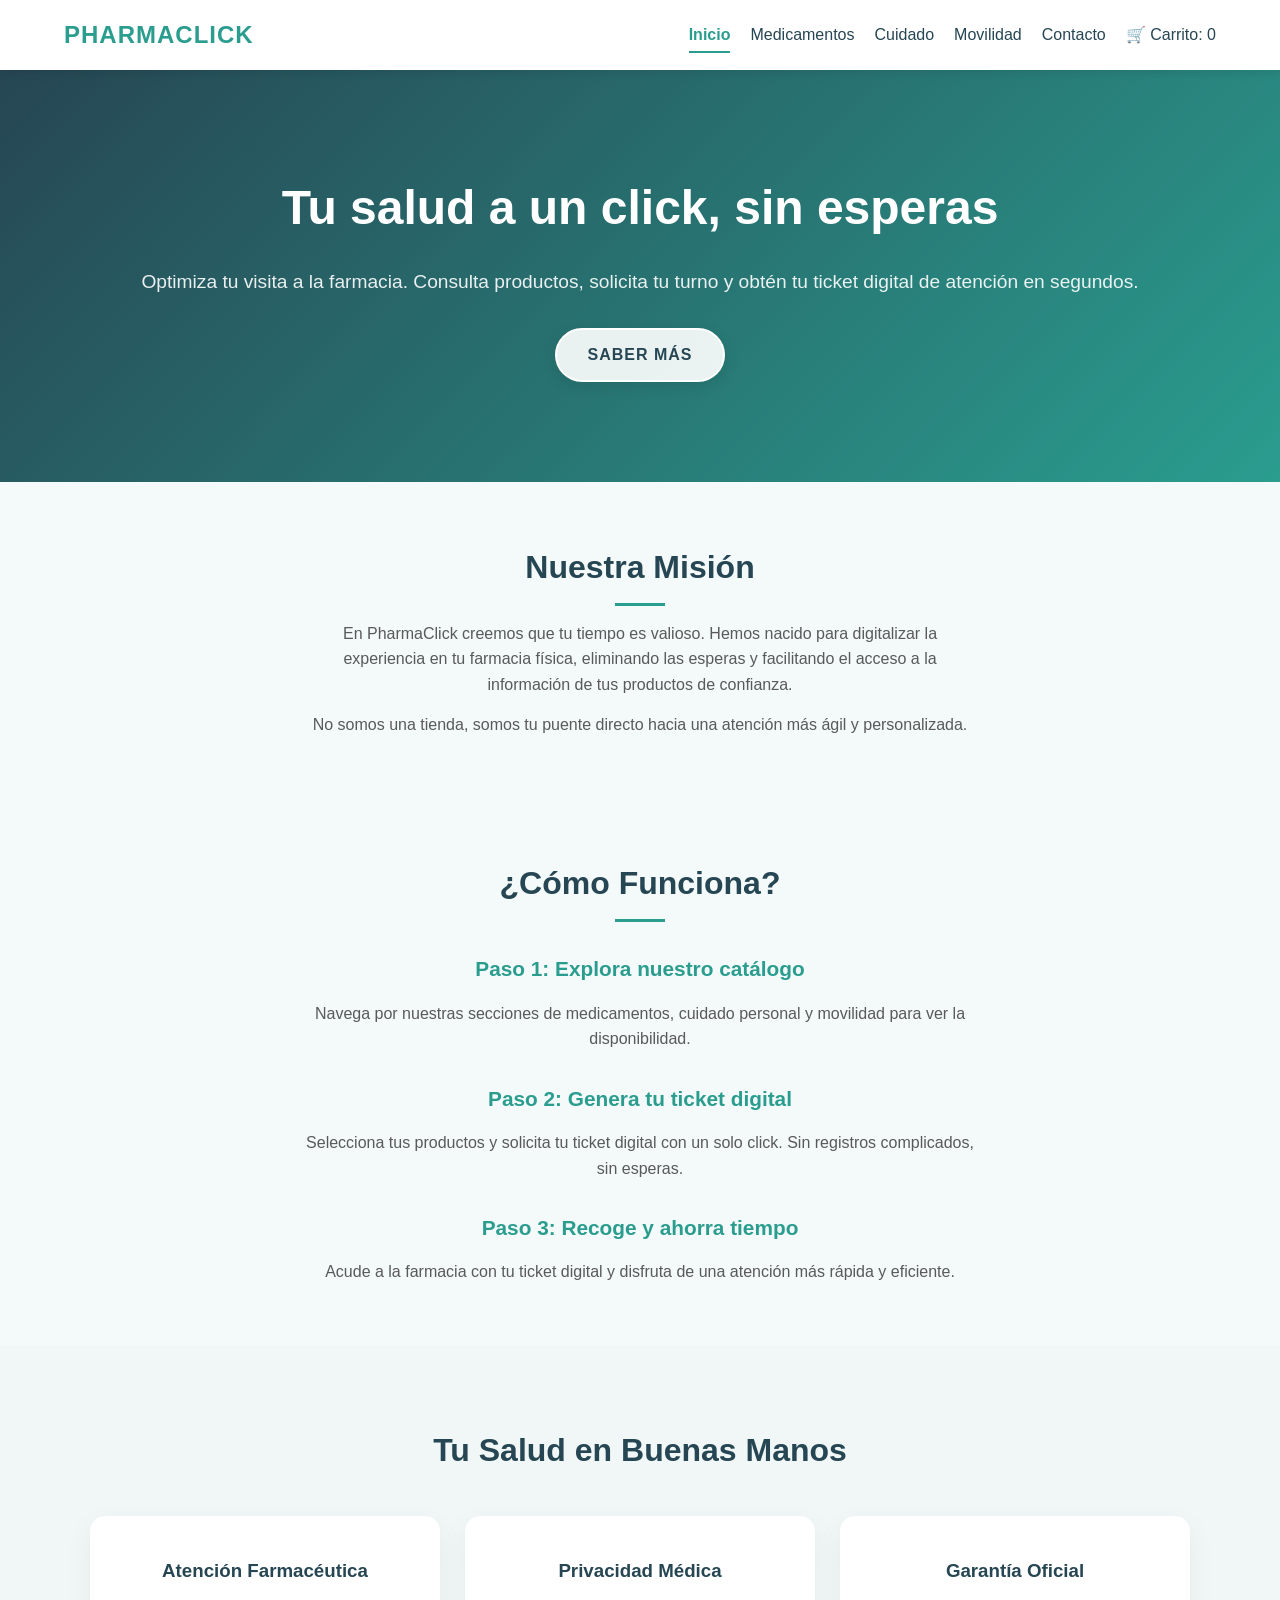
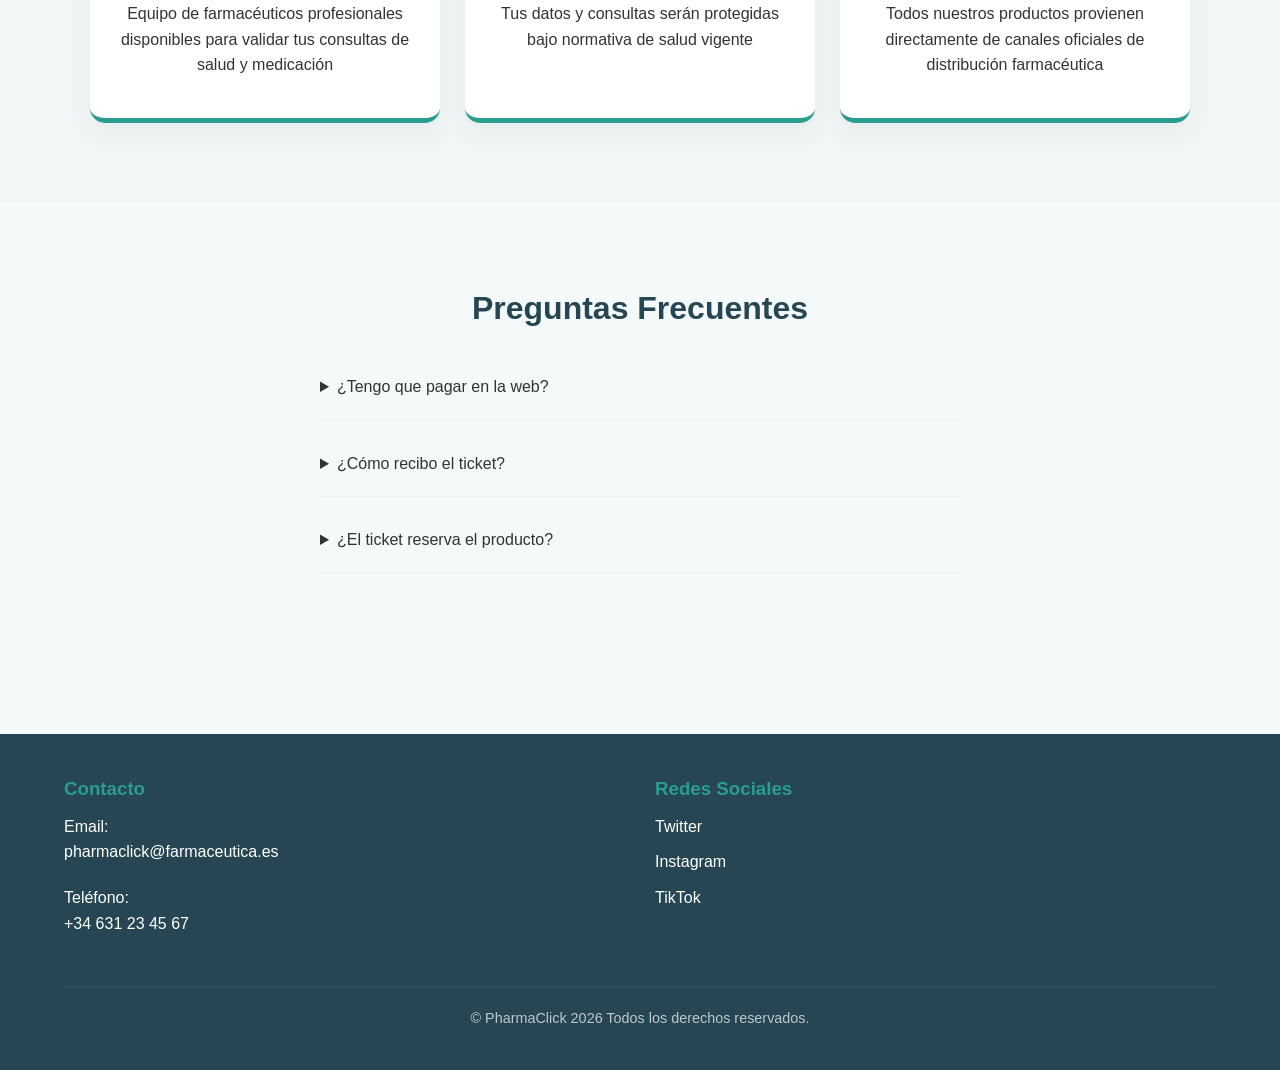
==== commit 28b59741: "Commit final" ====
--- a/index.html
+++ b/index.html
@@ -43,13 +43,13 @@
         </section>
 
         <section id="mision" aria-labelledby="mision-titulo">
-            <h2>Nuestra Misión</h2>
+            <h2 id="mision-titulo">Nuestra Misión</h2>
             <p>En PharmaClick creemos que tu tiempo es valioso. Hemos nacido para digitalizar la experiencia en tu farmacia física, eliminando las esperas y facilitando el acceso a la información de tus productos de confianza.</p>
             <p>No somos una tienda, somos tu puente directo hacia una atención más ágil y personalizada.</p>
         </section>
 
         <section id="funcion" aria-labelledby="funcion-titulo">
-            <h2>¿Cómo Funciona?</h2>
+            <h2 id="funcion-titulo">¿Cómo Funciona?</h2>
             <ol>
                 <li>
                     <strong>Paso 1: Explora nuestro catálogo</strong>
@@ -113,7 +113,7 @@
         <div class="footer-grid">
             <section>
                 <h3>Contacto</h3>
-                <p>Email: <a href="mailto:pharmaclick@farmaceutica.es>pharmaclick@farmaceutica.es"></a></p>
+                <p>Email: <a href="mailto:pharmaclick@farmaceutica.es">pharmaclick@farmaceutica.es</a></p>
 
                 <p>Teléfono: <a href="tel:+34631234567">+34 631 23 45 67</a></p>
             </section>
@@ -136,3 +136,4 @@
 
 
 
+
--- a/CSS/styles.css
+++ b/CSS/styles.css
@@ -457,7 +457,7 @@
     position: fixed;
     top: 0; left: 0;
     width: 100%; height: 100%;
-    background: rgba(0,0,0,0.85);
+    /*background: rgba(0,0,0,0.85);*/
     z-index: 2000;
     align-items: center;
     justify-content: center;
@@ -475,6 +475,7 @@
     border-top: 10px solid var(--primary);
 }
 
+/*
 .recipe-warning {
     color: #d00000;
     font-weight: bold;
@@ -483,6 +484,7 @@
     border: 2px solid #d00000;
     margin: 15px 0;
 }
+    */
 
 .ticket-code {
     text-align: center;
